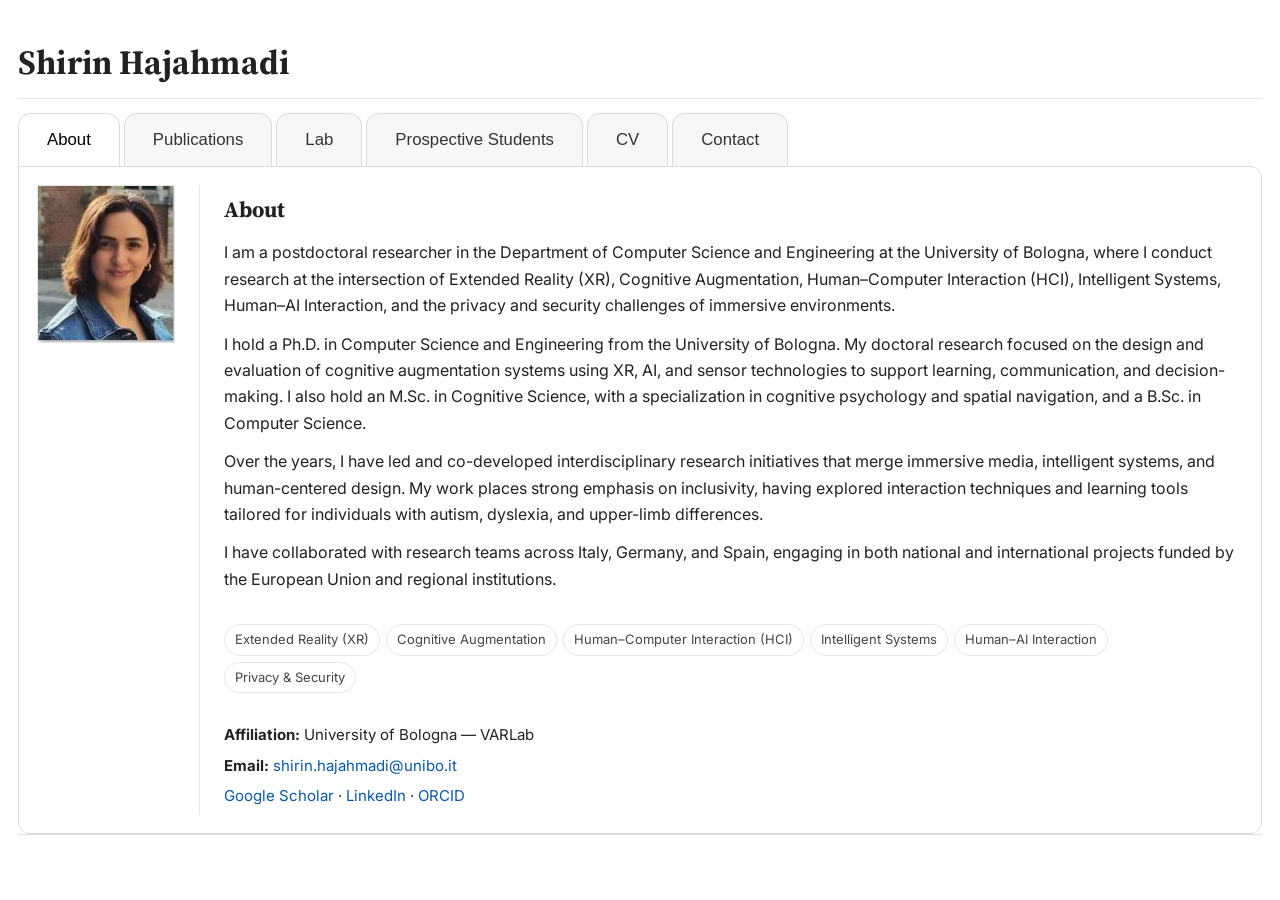
==== index.html @ 8b1d70f4 "update" ====
<!DOCTYPE html>
<html lang="en">
<head>
  <meta charset="UTF-8" />
  <meta name="viewport" content="width=device-width, initial-scale=1" />
  <title>Shirin Hajahmadi</title>
  <meta name="description" content="Shirin Hajahmadi — XR • AI • Privacy & HCI" />
  <link rel="preconnect" href="https://fonts.googleapis.com">
  <link rel="preconnect" href="https://fonts.gstatic.com" crossorigin>
  <link href="https://fonts.googleapis.com/css2?family=Inter:wght@300;400;500;600&family=Source+Serif+4:opsz,wght@8..60,500;8..60,700&display=swap" rel="stylesheet">
  <style>
    :root{
      --bg:#fff; --text:#222; --muted:#666; --border:#e6e6e6;
      --link:#0a58a8; --link-hover:#083f79;
      --tab:#f7f7f7; --tab-active:#ffffff; --tab-border:#dcdcdc;
    }
    *{box-sizing:border-box}
    html{scroll-behavior:smooth}
    body{margin:0;background:var(--bg);color:var(--text);
         font-family:Inter,system-ui,-apple-system,"Segoe UI",Roboto,Ubuntu,sans-serif;line-height:1.65}
    a{color:var(--link);text-decoration:none}
    a:hover{text-decoration:underline;color:var(--link-hover)}

    .wrap{max-width:1300px;margin:0 auto;padding:18px}
    .header{display:flex;align-items:flex-end;justify-content:space-between;
            border-bottom:1px solid var(--border);padding:16px 0 8px;margin-bottom:14px}
    .name{font-family:"Source Serif 4", Georgia, serif;font-weight:700;
          font-size:34px;letter-spacing:.2px}

    .tabs{margin-top:8px;border-bottom:1px solid var(--tab-border)}
    .tablist{display:flex;gap:4px;flex-wrap:wrap}
    .tab{
      appearance:none;
      background:var(--tab);
      border:1px solid var(--tab-border);
      border-bottom:none;
      padding:16px 28px;
      border-radius:13px 13px 0 0;
      font-size:1.05rem;
      font-weight:500;
      color:#333;
      cursor:pointer;
      transition:background 0.2s;
    }
    .tab[aria-selected="true"]{background:var(--tab-active);color:#000}
    .tab:focus-visible{outline:2px solid #7aa7ff;outline-offset:2px}

    .panels{border:1px solid var(--tab-border);border-radius:0 12px 12px 12px;background:#fff}
    .panel{padding:18px}
    .panel[hidden]{ display:none !important; }


    h2{font-family:"Source Serif 4", Georgia, serif;font-weight:700;font-size:22px;margin:6px 0 10px}
    h3{font-size:17px;margin:18px 0 6px}
    p{margin:12px 0}
    ul{padding-left:20px;margin:8px 0}
    li{margin:6px 0}

    .bio-top{
      display:grid;
      grid-template-columns: auto 1px 1fr;
      gap:24px; align-items:start;
    }
    .divider{width:1px; background:var(--border); height:100%; min-height:180px;}
    @media (max-width: 820px){
      .bio-top{grid-template-columns:1fr}
      .divider{display:none}
    }
    .portrait{width:100%;max-width:260px;border:1px solid var(--border)}
    .chips{display:flex;flex-wrap:wrap;gap:6px;margin-top:8px}
    .chip{border:1px solid var(--border);border-radius:999px;padding:4px 10px;font-size:13px;color:#444}
    .facts{font-size:15px}
    .facts p{margin:6px 0}

    footer{margin-top:22px;padding-top:10px;border-top:1px solid var(--border);color:var(--muted);font-size:13px}
  </style>
</head>
<body>
  <div class="wrap">
    <header class="header">
      <div class="name">Shirin Hajahmadi</div>
    </header>

    <div class="tabs">
      <div class="tablist" role="tablist" aria-label="Primary">
        <button role="tab" id="tab-about"         class="tab" aria-selected="true"  aria-controls="panel-about">About</button>
        <button role="tab" id="tab-publications"  class="tab" aria-selected="false" aria-controls="panel-publications">Publications</button>
        <button role="tab" id="tab-lab"           class="tab" aria-selected="false" aria-controls="panel-lab">Lab</button>
        <button role="tab" id="tab-students"      class="tab" aria-selected="false" aria-controls="panel-students">Prospective Students</button>
        <button role="tab" id="tab-cv"            class="tab" aria-selected="false" aria-controls="panel-cv">CV</button>
        <button role="tab" id="tab-contact"       class="tab" aria-selected="false" aria-controls="panel-contact">Contact</button>
      </div>

      <div class="panels">
        <!-- ABOUT (active by default; not hidden) -->
        <section role="tabpanel" id="panel-about" class="panel" aria-labelledby="tab-about">
          <div class="bio-top">
            <img src="images/shirin3.JPG" alt="Portrait of Shirin Hajahmadi" class="portrait" />
            <div class="divider" aria-hidden="true"></div>
            <div>
              <h2>About</h2>
              <p>
                I am a postdoctoral researcher in the Department of Computer Science and Engineering at the University of Bologna, where I conduct research at the intersection of Extended Reality (XR), Cognitive Augmentation, Human–Computer Interaction (HCI), Intelligent Systems, Human–AI Interaction, and the privacy and security challenges of immersive environments.
              </p>
              <p>
                I hold a Ph.D. in Computer Science and Engineering from the University of Bologna. My doctoral research focused on the design and evaluation of cognitive augmentation systems using XR, AI, and sensor technologies to support learning, communication, and decision-making. I also hold an M.Sc. in Cognitive Science, with a specialization in cognitive psychology and spatial navigation, and a B.Sc. in Computer Science.
              </p>
              <p>
                Over the years, I have led and co-developed interdisciplinary research initiatives that merge immersive media, intelligent systems, and human-centered design. My work places strong emphasis on inclusivity, having explored interaction techniques and learning tools tailored for individuals with autism, dyslexia, and upper-limb differences. 
              </p>
              <p>
                I have collaborated with research teams across Italy, Germany, and Spain, engaging in both national and international projects funded by the European Union and regional institutions.
              </p>

              <div class="chips" style="margin-top: 2em;">
                <span class="chip">Extended Reality (XR)</span>
                <span class="chip">Cognitive Augmentation</span>
                <span class="chip">Human–Computer Interaction (HCI)</span>
                <span class="chip">Intelligent Systems</span>
                <span class="chip">Human–AI Interaction</span>
                <span class="chip">Privacy & Security</span>
              </div>

              <div class="facts" style="margin-top: 2em;">
                <p><strong>Affiliation:</strong> University of Bologna — VARLab</p>
                <p><strong>Email:</strong> <a href="mailto:shirin.hajahmadi@unibo.it">shirin.hajahmadi@unibo.it</a></p>
                <p>
                  <a href="https://scholar.google.com/citations?user=Qo-nwuYAAAAJ&hl=en" target="_blank" rel="noopener">Google Scholar</a> ·
                  <a href="https://www.linkedin.com/in/shirin-hadjahmadi-804b5732/" target="_blank" rel="noopener">LinkedIn</a> ·
                  <a href="https://orcid.org/0000-0001-8494-9456" target="_blank" rel="noopener">ORCID</a>
                </p>
              </div>
            </div>
          </div>
        </section>

        <section role="tabpanel" id="panel-publications" class="panel" aria-labelledby="tab-publications" hidden>

        <h2>Publications</h2>

        <!-- 2025 -->
        <h3>2025</h3>
        <ul>
          <li>
            <strong>Embracing Differences in Virtual Reality: Inclusive User-Centered Design of Bimanual Interaction Techniques</strong><br>
            J Hartfill, S Hajahmadi, S Schmidt, G Marfia, F Steinicke<br>
            <em>Frontiers in Virtual Reality 6, 1586875</em><br>
            2025 — <a href="https://www.frontiersin.org/journals/virtual-reality/articles/10.3389/frvir.2025.1586875/pdf">PDF</a> · <a href="https://scholar.googleusercontent.com/scholar.bib?q=info:QMLdgtrt9CwJ:scholar.google.com/&output=citation&scisdr=CgIK5oG5ELbL4RCRw20:AAZF9b8AAAAAaKmX2222pbSJ7jPqCFEC0QG8TdU&scisig=AAZF9b8AAAAAaKmX25gC4KrOGnFbvSF5WxP7HrE&scisf=4&ct=citation&cd=-1&hl=en">BibTeX</a>
          </li>
          <li>
            <strong>Preface to the First Workshop on GenAI-XR: Generative Artificial Intelligence Meets Extended Reality</strong><br>
            AG Bosser, P Cascarano, J Lacoche, S Hajahmadi, A Stanescu, G Sörös<br>
            <em>IEEE Conference on Virtual Reality and 3D User Interfaces (VR) – Abstracts</em><br>
            2025 — <a href="https://ieeexplore.ieee.org/abstract/document/10972692">PDF</a> · <a href="https://scholar.googleusercontent.com/scholar.bib?q=info:0IJdT7hBlXMJ:scholar.google.com/&output=citation&scisdr=CgIK5oG5ELbL4RCeaPQ:AAZF9b8AAAAAaKmYcPQXjOetihLFAM3dfyUNRQ0&scisig=AAZF9b8AAAAAaKmYcPJArbNM-4Y-9KsoFvpYMgc&scisf=4&ct=citation&cd=-1&hl=en">BibTeX</a>
          </li>
          <li>
            <strong>Investigating the Impact of Voice-only and Embodied Conversational Virtual Agents on Mixed Reality Puzzle Solving</strong><br>
            S Hajahmadi, P Cascarano, F Mostajeran, K Heuer, A Lux, ...<br>
            <em>IEEE Conference on Virtual Reality and 3D User Interfaces (VR), 602–612</em><br>
            2025 — <a href="https://ieeexplore.ieee.org/document/10937463?denied=">PDF</a> · <a href="https://scholar.googleusercontent.com/scholar.bib?q=info:TW315uDootYJ:scholar.google.com/&output=citation&scisdr=CgIK5oG5ELbL4RCesaE:AAZF9b8AAAAAaKmYqaFSR_jJUd9vI0If_VMQAOI&scisig=AAZF9b8AAAAAaKmYqYUcAYbC7yAYSs7nV6xIaKE&scisf=4&ct=citation&cd=-1&hl=en">BibTeX</a> · <a href="https://www.youtube.com/watch?v=kVhMjTuUw6c">Demo</a>
          </li>
          <li>
            <strong>A Comparative Analysis of 3D Modeling Methods for Integration into an Extended Reality Platform</strong><br>
            P Cascarano, J Meglioraldi, G Vallasciani, V Armandi, G Augello, ... , S Hajahmadi<br>
            <em>IEEE International Conference on Artificial Intelligence and eXtended Reality (AIxXR)</em><br>
            2025 — <a href="https://ieeexplore.ieee.org/abstract/document/10896185">PDF</a> · <a href="https://scholar.googleusercontent.com/scholar.bib?q=info:6m-MqHvJdLUJ:scholar.google.com/&output=citation&scisdr=CgIK5oG5ELbL4RCdJec:AAZF9b8AAAAAaKmbPee-C8JVLOEJE5bwTmkmmOA&scisig=AAZF9b8AAAAAaKmbPSISKrTHoy2Tg9HpAm30mdc&scisf=4&ct=citation&cd=-1&hl=en">BibTeX</a>
          </li>
          <li>
            <strong>Diegetic User Interfaces in Extended Reality for 3D Medical Visualization</strong><br>
            P Cascarano, A Loretti, A Di Pasquale, S Hajahmadi, G Vallasciani, ...<br>
            <em>IEEE International Conference on Artificial Intelligence and eXtended Reality (AIxXR)</em><br>
            2025 — <a href="https://ieeexplore.ieee.org/abstract/document/10896102">PDF</a> · <a href="https://scholar.googleusercontent.com/scholar.bib?q=info:MwRomy3gSocJ:scholar.google.com/&output=citation&scisdr=CgIK5oG5ELbL4RCd0qs:AAZF9b8AAAAAaKmbyqvHr9fbNhCyv8z9a_UgA-Y&scisig=AAZF9b8AAAAAaKmbysKYRQu-aUXaza7Kg-M8Gp8&scisf=4&ct=citation&cd=-1&hl=en">BibTeX</a>
          </li>
          <li>
            <strong>Redefining Fashion: A VR Journey from 360° Runway Show to Contextual Avatar Customization</strong><br>
            S Hajahmadi, R Elnabouche, P Cascarano, G Marfia<br>
            <em>IEEE International Conference on Artificial Intelligence and eXtended Reality (AIxXR)</em><br>
            2025 — <a href="https://ieeexplore.ieee.org/abstract/document/10896012">PDF</a> · <a href="https://scholar.googleusercontent.com/scholar.bib?q=info:KOR53Edt9XwJ:scholar.google.com/&output=citation&scisdr=CgIK5oG5ELbL4RCaE0Y:AAZF9b8AAAAAaKmcC0YENSYuy1l4f3zDzvmfluI&scisig=AAZF9b8AAAAAaKmcC5D8Rt4TfjwSheflstTZV20&scisf=4&ct=citation&cd=-1&hl=en">BibTeX</a> · <a href="https://www.youtube.com/watch?v=CWaV_cO3iyA&t=5s">Demo</a>
          </li>
          <li>
            <strong>An Extended Reality Platform Powered by Large Language Models: A Case Study on Teaching Dance Costumes</strong><br>
            S Garzarella, G Vallasciani, P Cascarano, S Hajahmadi, E Cervellati, ...<br>
            <em>IEEE International Conference on Artificial Intelligence and eXtended Reality (AIxXR)</em><br>
            2025 — <a href="https://ieeexplore.ieee.org/abstract/document/10896159">PDF</a> · <a href="https://scholar.googleusercontent.com/scholar.bib?q=info:IWsLoQK6EUQJ:scholar.google.com/&output=citation&scisdr=CgIK5oG5ELbL4RCbzK0:AAZF9b8AAAAAaKmd1K1KoXvjIxnSBVyKVpYTklA&scisig=AAZF9b8AAAAAaKmd1FWJe2azQFWCwmyqWejqeN0&scisf=4&ct=citation&cd=-1&hl=en">BibTeX</a>
          </li>
        </ul>

        <!-- 2024 -->
        <h3>2024</h3>
        <ul>
          <li>
            <strong>Investigating Extended Reality-Powered Digital Twins for Sequential Instruction Learning: The Case of the Rubik’s Cube</strong><br>
            S Hajahmadi, L Stacchio, A Giacché, P Cascarano, G Marfia<br>
            <em>IEEE International Symposium on Mixed and Augmented Reality (ISMAR)</em><br>
            2024 — <a href="https://ieeexplore.ieee.org/document/10765406?denied=">PDF</a> · <a href="https://scholar.googleusercontent.com/scholar.bib?q=info:veT-aTYSii4J:scholar.google.com/&output=citation&scisdr=CgIK5oG5ELbL4RCkGgU:AAZF9b8AAAAAaKmiAgX60HrP5p4FkmF46mAehNM&scisig=AAZF9b8AAAAAaKmiAtkvFD2iJD-1a-HQAUp2mEM&scisf=4&ct=citation&cd=-1&hl=en">BibTeX</a> · <a href="https://www.youtube.com/watch?v=n4tH9LxKnP8&t=576s">Demo</a>
          </li>
          <li>
            <strong>ARELE-bot: Inclusive Learning of Spanish as a Foreign Language through a Mobile App Integrating Augmented Reality and ChatGPT</strong><br>
            S Hajahmadi, L Clementi, MDJ López, G Marfia<br>
            <em>IEEE Conference on Virtual Reality and 3D User Interfaces – Abstracts</em><br>
            2024 — <a href="https://ieeexplore.ieee.org/abstract/document/10536513">PDF</a> · <a href="https://scholar.googleusercontent.com/scholar.bib?q=info:_nB5TazDF00J:scholar.google.com/&output=citation&scisdr=CgIK5oG5ELbL4RCZYgQ:AAZF9b8AAAAAaKmfegQrussP7cmW1QJKHo8C_tQ&scisig=AAZF9b8AAAAAaKmfesDmN6Hx-lqt_0as-OG9k8s&scisf=4&ct=citation&cd=-1&hl=en">BibTeX</a> · <a href="https://www.youtube.com/watch?v=Ylcc6WH_kZ4">Demo</a>
          </li>
          <li>
            <strong>Heritage Elements and Artificial Intelligence as Storytelling Tools for Virtual Retail Environments</strong><br>
            S Hajahmadi, I Calvi, E Stacchiotti, P Cascarano, G Marfia<br>
            <em>Digital Applications in Archaeology and Cultural Heritage 34, e00368</em><br>
            2024 — <a href="https://www.sciencedirect.com/science/article/abs/pii/S2212054824000535">PDF</a> · <a href="https://scholar.googleusercontent.com/scholar.bib?q=info:QF2GGJ9wMxgJ:scholar.google.com/&output=citation&scisdr=CgIK5oG5ELbL4RCmo9g:AAZF9b8AAAAAaKmgu9grDkbazjCCB_KmDpJr1z0&scisig=AAZF9b8AAAAAaKmgu9knPkRhZ9l1_JMAIXZw2uA&scisf=4&ct=citation&cd=-1&hl=en">BibTeX</a>
          </li>
          <li>
            <strong>M-AGEW: Empowering Outdoor Workouts with Data-Driven Augmented Reality Assistance</strong><br>
            L Stacchio, V Armandi, S Hajahmadi, L Donatiello, G Marfia<br>
            <em>IEEE International Conference on Artificial Intelligence and eXtended Reality (AIxXR)</em><br>
            2024 — <a href="https://ieeexplore.ieee.org/abstract/document/10445575">PDF</a> · <a href="https://scholar.googleusercontent.com/scholar.bib?q=info:uU6imNtDhQYJ:scholar.google.com/&output=citation&scisdr=CgIK5oG5ELbL4RCnTYs:AAZF9b8AAAAAaKmhVYs6vvB_TXUFvdzdwkrPfSs&scisig=AAZF9b8AAAAAaKmhVeTwE1DqnAeFAP5qW3bYimY&scisf=4&ct=citation&cd=-1&hl=en">BibTeX</a> · <a href="https://www.youtube.com/watch?v=bSKUkR8-rfY">Demo</a>
          </li>
          <li>
            <strong>The Influence of Audiovisual Elements on the Realism of Generative AI Videos: The Case of Sora</strong><br>
            A Sanchez-Acedo, A Carbonell-Alcocer, P Cascarano, S Hajahmadi, ...<br>
            <em>International Workshop on Artificial Intelligence and Creativity</em><br>
            2024 — <a href="https://ceur-ws.org/Vol-3810/paper9.pdf">PDF</a> · <a href="https://scholar.googleusercontent.com/scholar.bib?q=info:lsXmP3R_k8oJ:scholar.google.com/&output=citation&scisdr=CgIK5oG5ELbL4RClbHw:AAZF9b8AAAAAaKmjdHwIzZgGuiPbb1Mii-PXLZ4&scisig=AAZF9b8AAAAAaKmjdFpYUNN761i5WG2aPT-muks&scisf=4&ct=citation&cd=-1&hl=en">BibTeX</a>
          </li>
          <li>
            <strong>PuzzleAide: Comparing Audio and Embodied Assistants for MR Puzzle-Solving</strong><br>
            S Hajahmadi, F Mostajeran, K Heuer, A Lux, GO Mends-Cole, ...<br>
            <em>ACM Symposium on Spatial User Interaction (SUI), 1–3</em><br>
            2024 — <a href="https://dl.acm.org/doi/abs/10.1145/3677386.3688899">PDF</a> · <a href="https://scholar.googleusercontent.com/scholar.bib?q=info:V8fymKurgf8J:scholar.google.com/&output=citation&scisdr=CgIK5oG5ELbL4RClyJI:AAZF9b8AAAAAaKmj0JJq3v9gTdwco7P_00bPOvw&scisig=AAZF9b8AAAAAaKmj0OUgezBY5L64MMgXqsLblGg&scisf=4&ct=citation&cd=-1&hl=en">BibTeX</a> 
          </li>
          <li>
            <strong>XR4LAW: Implementing an Immersive Ergonomic User Interface for Legislative and Deliberative Institutions</strong><br>
            G Di Maria, S Hajahmadi, S Sapienza, G Marfia, M Palmirani<br>
            <em>ACM Symposium on Spatial User Interaction (SUI), 1–3</em><br>
            2024 — <a href="https://dl.acm.org/doi/abs/10.1145/3677386.3688891">PDF</a> · <a href="https://scholar.googleusercontent.com/scholar.bib?q=info:7oCW5IKLEa8J:scholar.google.com/&output=citation&scisdr=CgIK5oG5ELbL4RCiF7g:AAZF9b8AAAAAaKmkD7guQh2j0ZPxDiK4qNMl6BI&scisig=AAZF9b8AAAAAaKmkD2KrYTRdACFtR7TUs2i4JFE&scisf=4&ct=citation&cd=-1&hl=en">BibTeX</a> 
          </li>
          <li>
            <strong>Exploring Symbolic Narratives in Virtual Spaces: Leveraging Curiosity-Driven Design and the Attention-Value Model for Educational VR Museum Experiences</strong><br>
            S Hajahmadi, S Ghasempouri, G Marfia<br>
            <em>Mimesis Journal 13(2), 499–511</em><br>
            2024 — <a href="https://scholar.google.com/citations?view_op=view_citation&hl=en&user=Qo-nwuYAAAAJ&sortby=pubdate&citation_for_view=Qo-nwuYAAAAJ:8k81kl-MbHgC">PDF</a> · <a href="https://scholar.googleusercontent.com/scholar.bib?q=info:-V4CMCOp154J:scholar.google.com/&output=citation&scisdr=CgIK5oG5ELbL4RCia0c:AAZF9b8AAAAAaKmkc0f3Ba9odGGUb6Xmb4L0ego&scisig=AAZF9b8AAAAAaKmkc1Kp2q8RNXM72P-kU1gT4aQ&scisf=4&ct=citation&cd=-1&hl=en">BibTeX</a>
          </li>
        </ul>

        <!-- 2023 -->
        <h3>2023</h3>
        <ul>
          <li>
            <strong>Effects of the Uncertainty of Interpersonal Communications on Behavioral Responses of the Participants in an Immersive Virtual Reality Experience: A Usability Study</strong><br>
            S Hajahmadi, G Marfia<br>
            <em>Sensors 23(4), 2148</em><br>
            2023 — <a href="https://www.mdpi.com/1424-8220/23/4/2148">PDF</a> · <a href="https://scholar.googleusercontent.com/scholar.bib?q=info:VtGUzPuqTBoJ:scholar.google.com/&output=citation&scisdr=CgIK5oG5ELbL4RCjSNo:AAZF9b8AAAAAaKmlUNoGII4HVNFeGPG7x3N8cA4&scisig=AAZF9b8AAAAAaKmlUHTXf0E_W69pjYHI-uHK3q0&scisf=4&ct=citation&cd=-1&hl=en">BibTeX</a>
          </li>
          <li>
            <strong>Toward a Shared Experience of Uncertainty of Interpersonal Communication Through an Immersive Virtual Reality Serious Game</strong><br>
            S Hajahmadi, G Marfia<br>
            <em>International Conference on Human-Computer Interaction (HCII), 566–580</em><br>
            2023 — <a href="https://link.springer.com/chapter/10.1007/978-3-031-35897-5_40">PDF</a> · <a href="https://scholar.googleusercontent.com/scholar.bib?q=info:qOzWybbDNkMJ:scholar.google.com/&output=citation&scisdr=CgIK5oG5ELbL4RCjk7E:AAZF9b8AAAAAaKmli7EE_6ZuFuV8DK007RMJHlU&scisig=AAZF9b8AAAAAaKmliybIRBIu3VNK2hzlf-YWuMM&scisf=4&ct=citation&cd=-1&hl=en">BibTeX</a>
          </li>
        </ul>

        <!-- 2021 -->
        <h3>2021</h3>
        <ul>
          <li>
            <strong>Preserving Family Album Photos with the HoloLens 2</strong><br>
            L Stacchio, S Hajahmadi, G Marfia<br>
            <em>IEEE Conference on Virtual Reality and 3D User Interfaces – Abstracts</em><br>
            2021 — <a href="https://ieeexplore.ieee.org/abstract/document/9419181">PDF</a> · <a href="https://scholar.googleusercontent.com/scholar.bib?q=info:E2W6u6EtS_wJ:scholar.google.com/&output=citation&scisdr=CgIK5oG5ELbL4RCgNA0:AAZF9b8AAAAAaKmmLA2HhH2qKqoS_lyOBJT4mDQ&scisig=AAZF9b8AAAAAaKmmLOCUUg6ntlsbIiFHgLzbzj8&scisf=4&ct=citation&cd=-1&hl=en">BibTeX</a> · <a href="https://www.youtube.com/watch?v=c69sIu9w0IM">Demo</a>
          </li>
          <li>
            <strong>Revive Family Photo Albums Through a Collaborative Environment Exploiting the HoloLens 2</strong><br>
            L Stacchio, A Angeli, S Hajahmadi, G Marfia<br>
            <em>IEEE International Symposium on Mixed and Augmented Reality (ISMAR) – Adjunct</em><br>
            2021 — <a href="https://ieeexplore.ieee.org/abstract/document/9585874">PDF</a> · <a href="https://scholar.googleusercontent.com/scholar.bib?q=info:E2W6u6EtS_wJ:scholar.google.com/&output=citation&scisdr=CgIK5oG5ELbL4RCgcuk:AAZF9b8AAAAAaKmmaullOkGsWnkeOjoSUQGhxSs&scisig=AAZF9b8AAAAAaKmmap4w906YBn9jt_s02-QkNVc&scisf=4&ct=citation&cd=-1&hl=en">BibTeX</a> · <a href="https://www.youtube.com/watch?v=pjxRjaV5GdQ">Demo</a>
          </li>
        </ul>
      </section>


        <!-- LAB -->
        <section role="tabpanel" id="panel-lab" class="panel" aria-labelledby="tab-lab" hidden>
          <h2>VARLab</h2>
          <p>
          The <a href="https://site.unibo.it/varlab/en" target="_blank" rel="noopener">Virtual and Augmented Reality Laboratory (VARLab)</a> at the University of Bologna is a multidisciplinary research group dedicated to investigating how immersive technologies reshape human cognition, interaction, and experience. 
          </p>
          <p>
          As a postdoctoral researcher affiliated with VARLab, I contribute to interdisciplinary projects and collaborate with both local and international partners. I also mentor students across fields such as computer science and cognitive science. 
          </p>
          <p>
            Learn more about the lab at the official <a href="https://site.unibo.it/varlab/en" target="_blank" rel="noopener">VARLab website</a>.
          </p>
        </section>

      <!-- STUDENTS -->
      <section role="tabpanel"
              id="panel-students"
              class="panel"
              aria-labelledby="tab-students"
              hidden>
        <h2>Information for Prospective Students</h2>
        <p>
          I welcome applications from highly motivated Master's and Bachelor's students interested in research at the intersection of 
          <strong>Extended Reality (XR)</strong>, <strong>Human–Computer Interaction (HCI)</strong>, <strong>Cognitive Augmentation</strong>, 
          <strong>AI-driven interactive systems</strong>, and <strong>privacy and security in immersive environments</strong>.
        </p>

        <h3>Research Topics</h3>
        <ul>
          <li>Conversational Agents and Digital Twins in XR Learning</li>
          <li>Privacy-security techniques for XR interactions</li>
          <li>Human–AI interaction in immersive environments</li>
          <li>Inclusive XR systems for users with cognitive or physical differences</li>
        </ul>

        <h3>Opportunities</h3>
        <ul>
          <li>Thesis supervision (Bachelor/Master, both local and remote)</li>
          <li>Internships or project-based collaborations</li>
        </ul>

        <p>
          Please send a short email outlining your interests and background, along with your CV and transcript (if available), to:
          <a href="mailto:shirin.hajahmadi2@unibo.it">shirin.hajahmadi2@unibo.it</a>
        </p>

      <!-- Theses -->
  <h3>Previous Student Theses</h3>
  <ul>
    <li><strong>Maryam Arjomandi</strong> – <em>VR Fashion Experience Inspired by “Alice in Wonderland”</em><br>
      MSc Thesis · University of Bologna · 2023</li>
    <li><strong>Igor Iurevici</strong> – <em>User Enactments in VR: Smart Home Interaction Study</em><br>
      MSc Thesis · University of Bologna · 2023</li>
    <li><strong>Ranim Elnabouche</strong> – <em>Virtual Fashion Show as a Gateway to Avatar Customization</em><br>
      MSc Thesis · University of Bologna · 2023</li>
    <li><strong>Yue Chen</strong> – <em>Retail–Metaverse Synergy for Consumer Engagement</em><br>
      MSc Thesis · University of Bologna · 2023</li>
    <li><strong>Kevin Heuer, Anton Lux, Gil Otis Mends-Cole</strong> – <em>Mixed Reality Puzzle Solving with Virtual Assistants</em><br>
      BSc Project · University of Hamburg · 2023–2024</li>
  </ul>

  <!-- Course Projects -->
  <h3>Previous Course Projects</h3>
  <ul>
    <li><strong>Mina Etesam</strong> – <em>The Antique Museum</em><br>
      Fashion Studies MSc · 2021/22 · Advanced ICT for Fashion Lab<br>
      Two-room VR museum: common area with traditional books and an antique gallery. [<a href="#">GitHub</a>]</li>

    <li><strong>Meizi Yu & Ting Su</strong> – <em>Thierry Mugler Virtual Exhibition</em><br>
      Fashion Studies MSc · 2021/22 · Data Science & Immersive Tech for Fashion E-Commerce<br>
      Virtual exhibition dedicated to Manfred Thierry Mugler. [<a href="#">GitHub</a>]</li>

    <li><strong>Afshan Khan</strong> – <em>The Fall/Winter 2022 Collection by Ralph Lauren</em><br>
      Fashion Studies MSc · 2021/22 · Data Science & Immersive Tech for Fashion E-Commerce<br>
      Virtual exhibition showcasing Ralph Lauren’s FW22 collection. [<a href="#">GitHub</a>]</li>

    <li><strong>Chiara Melchiori & Elizaveta Uvarova</strong> – <em>Urban Glamour in Gucci Style</em><br>
      Fashion Studies MSc · 2021/22 · Data Science & Immersive Tech for Fashion E-Commerce<br>
      Virtual showroom recreating metropolitan glamour in Gucci style.</li>

    <li><strong>Maryam Arjomandi & Elena Glukhova</strong> – <em>The Trussardi Exhibition Space</em><br>
      Fashion Studies MSc · 2021/22 · Data Science & Immersive Tech for Fashion E-Commerce<br>
      Interactive VR exhibition with reception, accessories, and clothing spaces. [<a href="#">GitHub</a>]</li>

      </section>


        <!-- CV -->
        <section role="tabpanel" id="panel-cv" class="panel" aria-labelledby="tab-cv" hidden>
          <h2>CV</h2>
          <p>You can download my full academic CV below, or browse key highlights from my academic and research career.</p>
          <p><a href="files/CV.pdf" download>Download Full CV (PDF)</a></p>
        </section>

        <!-- CONTACT -->
        <section role="tabpanel" id="panel-contact" class="panel" aria-labelledby="tab-contact" hidden>
          <h2>Contact</h2>

          <p><strong>Email:</strong> <a href="mailto:shirin.hajahmadi2@unibo.it">shirin.hajahmadi2@unibo.it</a></p>

          <p><strong>Institutional Affiliation:</strong><br>
          Research Fellow, Department of Computer Science and Engineering<br>
          University of Bologna</p>

          <p><strong>Research Group:</strong><br>
          Member of <a href="https://site.unibo.it/varlab/en" target="_blank" rel="noopener">VARLab – Virtual and Augmented Reality Laboratory</a></p>

          <p><strong>Research Areas:</strong><br>
          Extended Reality (XR), Cognitive Augmentation, Human–Computer Interaction (HCI), Intelligent Systems, Human–AI Interaction, Security and Privacy in XR
          </p>


          <p><strong>Office Address:</strong><br>
          Department of Computer Science and Engineering, Università di Bologna, Via Camillo Ranzani 14/c, Bologna, Italia</p>

          <p><strong>Online Profiles:</strong><br>
          <a href="https://scholar.google.com/citations?user=Qo-nwuYAAAAJ&hl=en" target="_blank" rel="noopener">Google Scholar</a> ·
          <a href="https://www.linkedin.com/in/shirin-hadjahmadi-804b5732/" target="_blank" rel="noopener">LinkedIn</a> ·
          <a href="https://orcid.org/0000-0001-8494-9456" target="_blank" rel="noopener">ORCID</a>
          </p>
        </section>

      </div>
    </div>

  </div>

  <script>
    const tabs   = Array.from(document.querySelectorAll('[role="tab"]'));
    const panels = Array.from(document.querySelectorAll('[role="tabpanel"]'));

    function activateTab(tab, setHash = true){
      tabs.forEach(t => t.setAttribute('aria-selected', String(t === tab)));
      panels.forEach(p => p.hidden = (p.id !== tab.getAttribute('aria-controls')));
      if(setHash){
        const id = tab.getAttribute('aria-controls').replace('panel-','');
        history.replaceState(null, '', '#'+id);
      }
    }

    tabs.forEach(tab => tab.addEventListener('click', () => activateTab(tab)));

    document.querySelector('[role="tablist"]').addEventListener('keydown', e => {
      const i = tabs.findIndex(t => t.getAttribute('aria-selected') === 'true');
      if(['ArrowRight','ArrowLeft','Home','End'].includes(e.key)) e.preventDefault();
      if(e.key === 'ArrowRight') activateTab(tabs[(i+1) % tabs.length]);
      if(e.key === 'ArrowLeft')  activateTab(tabs[(i-1+tabs.length) % tabs.length]);
      if(e.key === 'Home')       activateTab(tabs[0]);
      if(e.key === 'End')        activateTab(tabs[tabs.length-1]);
    });

    function openFromHash(){
      const h = location.hash.replace('#','');
      if(!h) return;
      const tab = document.querySelector(`[role="tab"][aria-controls="panel-${h}"]`);
      if(tab) activateTab(tab, false);
    }
    window.addEventListener('hashchange', openFromHash);
    openFromHash();
  </script>
</body>
</html>
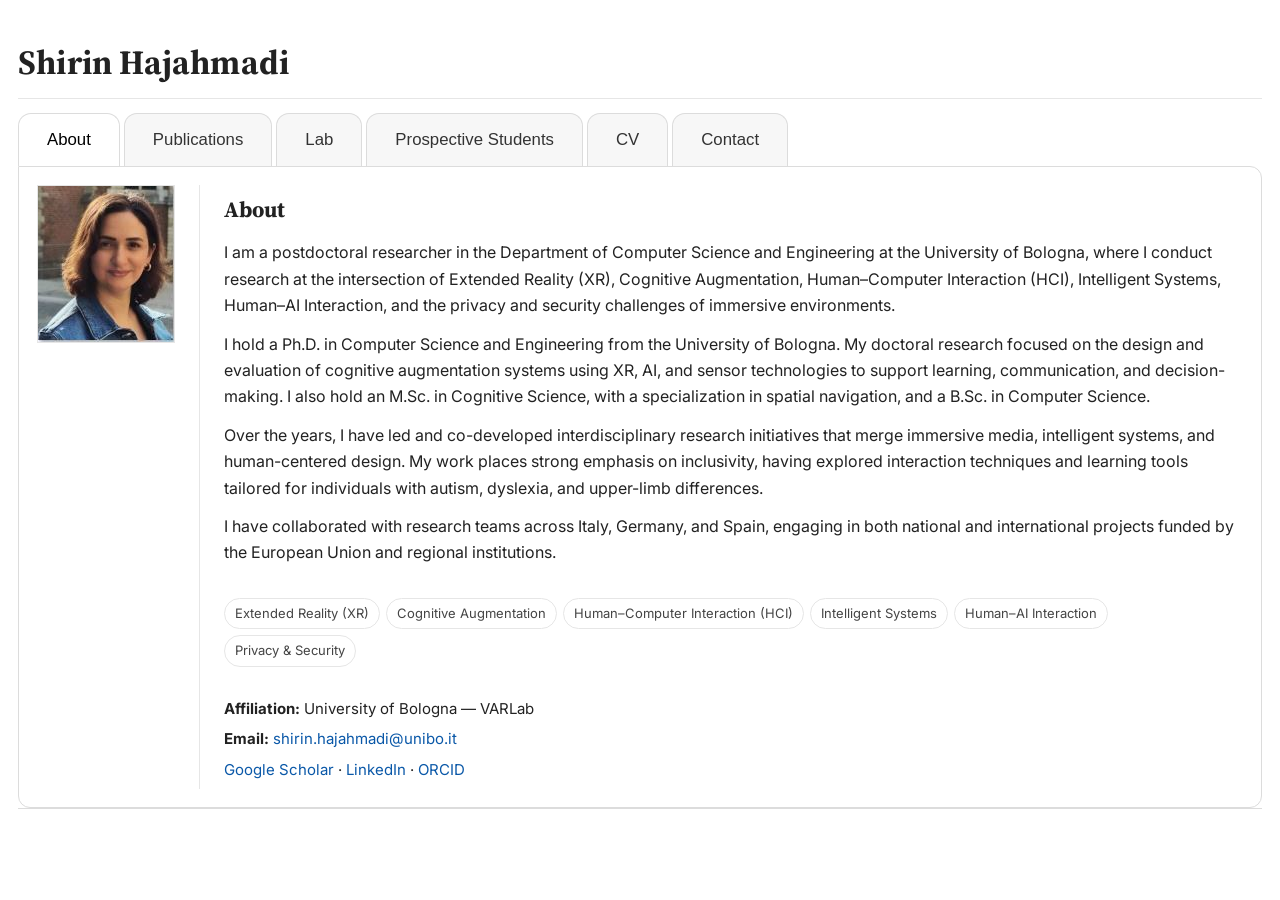
==== commit 9fa6e563: "update" ====
--- a/index.html
+++ b/index.html
@@ -103,7 +103,7 @@
                 I am a postdoctoral researcher in the Department of Computer Science and Engineering at the University of Bologna, where I conduct research at the intersection of Extended Reality (XR), Cognitive Augmentation, Human–Computer Interaction (HCI), Intelligent Systems, Human–AI Interaction, and the privacy and security challenges of immersive environments.
               </p>
               <p>
-                I hold a Ph.D. in Computer Science and Engineering from the University of Bologna. My doctoral research focused on the design and evaluation of cognitive augmentation systems using XR, AI, and sensor technologies to support learning, communication, and decision-making. I also hold an M.Sc. in Cognitive Science, with a specialization in cognitive psychology and spatial navigation, and a B.Sc. in Computer Science.
+                I hold a Ph.D. in Computer Science and Engineering from the University of Bologna. My doctoral research focused on the design and evaluation of cognitive augmentation systems using XR, AI, and sensor technologies to support learning, communication, and decision-making. I also hold an M.Sc. in Cognitive Science, with a specialization in spatial navigation, and a B.Sc. in Computer Science.
               </p>
               <p>
                 Over the years, I have led and co-developed interdisciplinary research initiatives that merge immersive media, intelligent systems, and human-centered design. My work places strong emphasis on inclusivity, having explored interaction techniques and learning tools tailored for individuals with autism, dyslexia, and upper-limb differences. 
@@ -299,6 +299,10 @@
           I welcome applications from highly motivated Master's and Bachelor's students interested in research at the intersection of 
           <strong>Extended Reality (XR)</strong>, <strong>Human–Computer Interaction (HCI)</strong>, <strong>Cognitive Augmentation</strong>, 
           <strong>AI-driven interactive systems</strong>, and <strong>privacy and security in immersive environments</strong>.
+          <p>
+          Please send a short email outlining your interests and background, along with your CV, to:
+          <a href="mailto:shirin.hajahmadi2@unibo.it">shirin.hajahmadi2@unibo.it</a>
+        </p>
         </p>
 
         <h3>Research Topics</h3>
@@ -315,10 +319,6 @@
           <li>Internships or project-based collaborations</li>
         </ul>
 
-        <p>
-          Please send a short email outlining your interests and background, along with your CV and transcript (if available), to:
-          <a href="mailto:shirin.hajahmadi2@unibo.it">shirin.hajahmadi2@unibo.it</a>
-        </p>
 
       <!-- Theses -->
   <h3>Previous Student Theses</h3>
@@ -340,15 +340,15 @@
   <ul>
     <li><strong>Mina Etesam</strong> – <em>The Antique Museum</em><br>
       Fashion Studies MSc · 2021/22 · Advanced ICT for Fashion Lab<br>
-      Two-room VR museum: common area with traditional books and an antique gallery. [<a href="#">GitHub</a>]</li>
+      Two-room VR museum: common area with traditional books and an antique gallery. [<a href="https://github.com/shirinhaj/The-antique-museum">GitHub</a>]</li>
 
     <li><strong>Meizi Yu & Ting Su</strong> – <em>Thierry Mugler Virtual Exhibition</em><br>
       Fashion Studies MSc · 2021/22 · Data Science & Immersive Tech for Fashion E-Commerce<br>
-      Virtual exhibition dedicated to Manfred Thierry Mugler. [<a href="#">GitHub</a>]</li>
+      Virtual exhibition dedicated to Manfred Thierry Mugler. [<a href="https://github.com/shirinhaj/Thierry-Mugler-virtual-exhibition-">GitHub</a>]</li>
 
     <li><strong>Afshan Khan</strong> – <em>The Fall/Winter 2022 Collection by Ralph Lauren</em><br>
       Fashion Studies MSc · 2021/22 · Data Science & Immersive Tech for Fashion E-Commerce<br>
-      Virtual exhibition showcasing Ralph Lauren’s FW22 collection. [<a href="#">GitHub</a>]</li>
+      Virtual exhibition showcasing Ralph Lauren’s FW22 collection. [<a href="https://github.com/shirinhaj/The-Fall-Winter-2022-Collection-by-Ralph-Lauren">GitHub</a>]</li>
 
     <li><strong>Chiara Melchiori & Elizaveta Uvarova</strong> – <em>Urban Glamour in Gucci Style</em><br>
       Fashion Studies MSc · 2021/22 · Data Science & Immersive Tech for Fashion E-Commerce<br>
@@ -356,7 +356,7 @@
 
     <li><strong>Maryam Arjomandi & Elena Glukhova</strong> – <em>The Trussardi Exhibition Space</em><br>
       Fashion Studies MSc · 2021/22 · Data Science & Immersive Tech for Fashion E-Commerce<br>
-      Interactive VR exhibition with reception, accessories, and clothing spaces. [<a href="#">GitHub</a>]</li>
+      Interactive VR exhibition with reception, accessories, and clothing spaces. [<a href="https://github.com/shirinhaj/The-Trussardi-exhibition-space">GitHub</a>]</li>
 
       </section>
 
